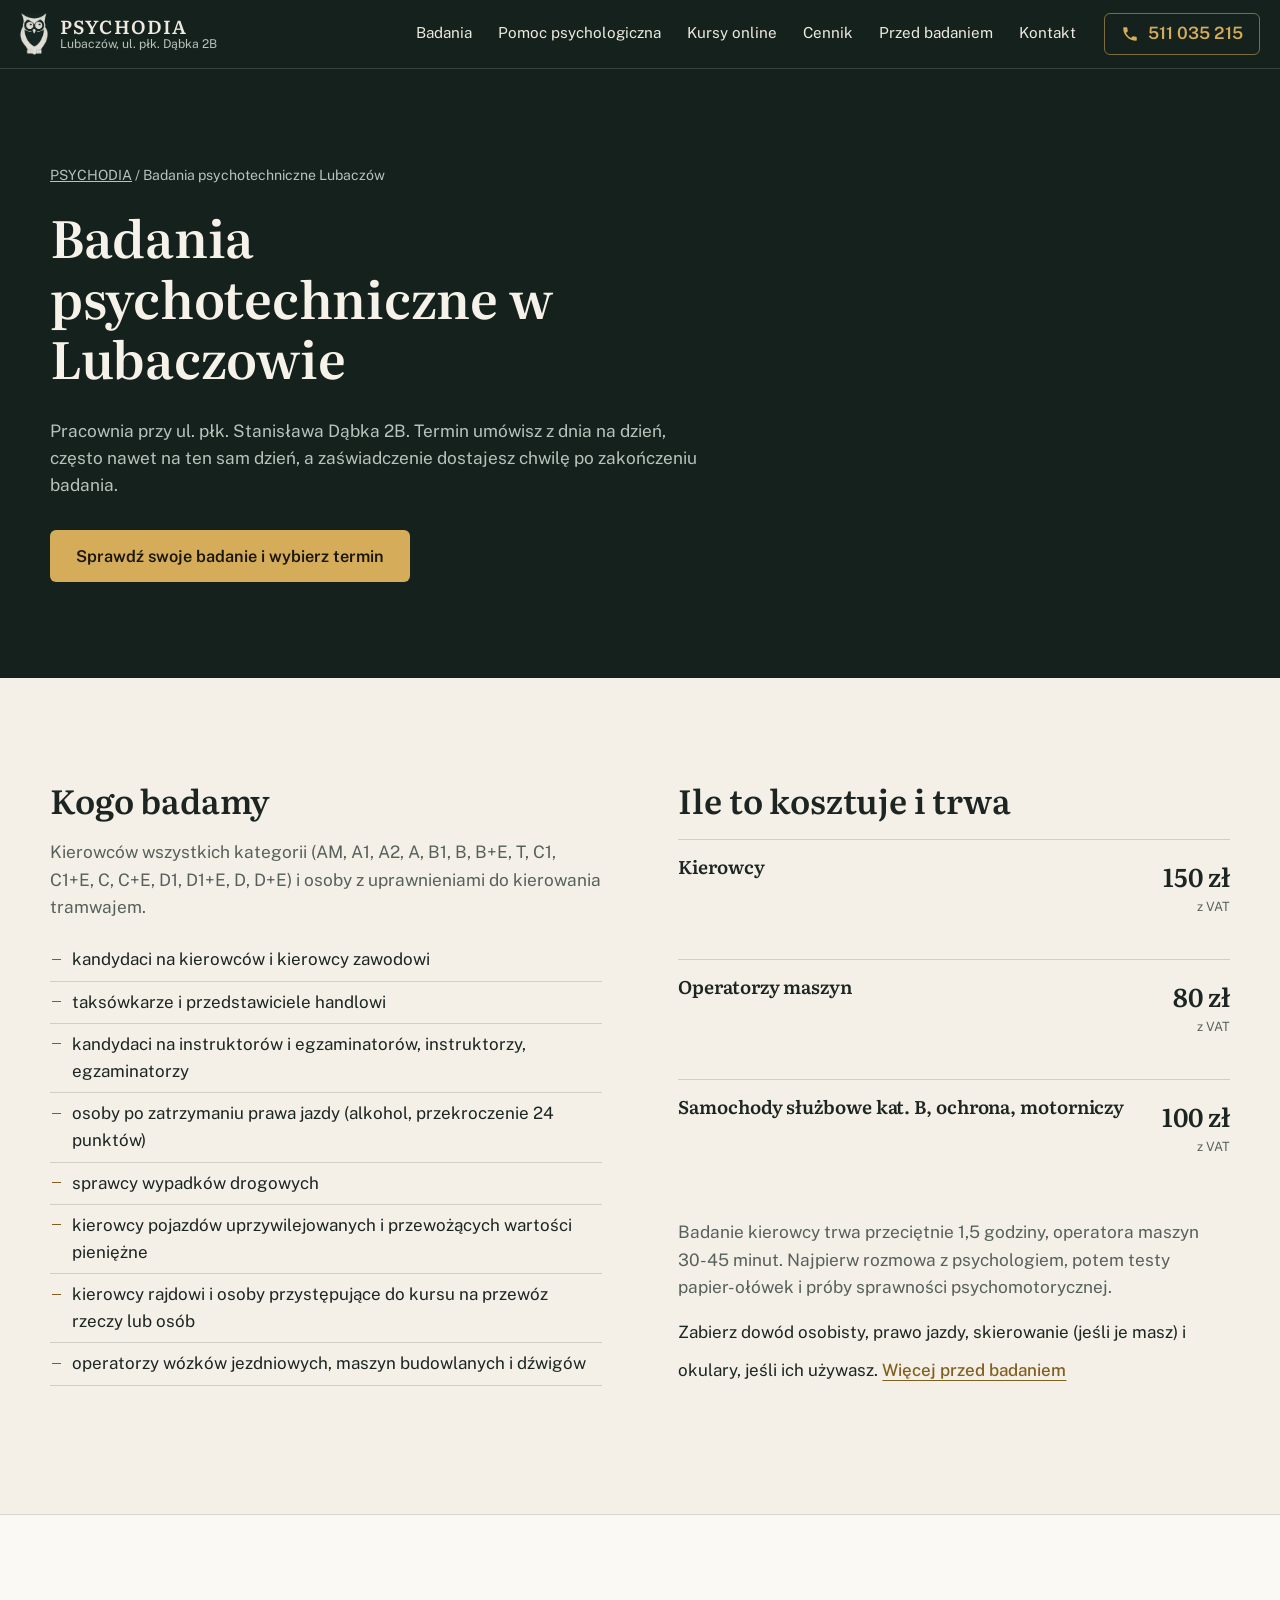
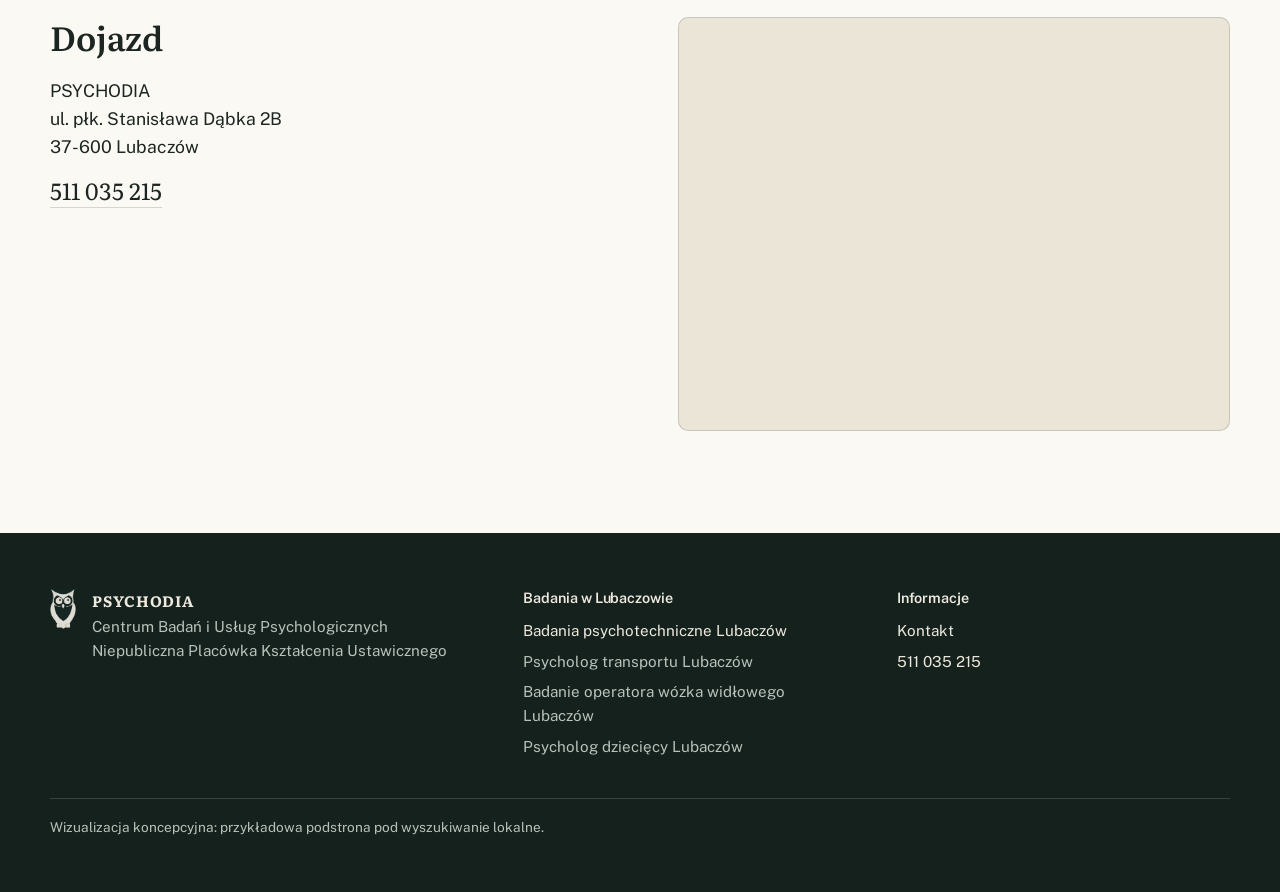
==== badania-psychotechniczne-lubaczow.html @ bdcf9e75 "Wizualizacja nowej strony glownej PSYCHODIA" ====
<!doctype html>
<html lang="pl">
<head>
<meta charset="utf-8">
<meta name="viewport" content="width=device-width, initial-scale=1, viewport-fit=cover">
<meta name="robots" content="noindex">
<title>Badania psychotechniczne Lubaczów - PSYCHODIA, ul. płk. Dąbka 2B</title>
<meta name="description" content="Badania psychotechniczne w Lubaczowie: kierowcy, kandydaci na kierowców, operatorzy wózków i maszyn. Termin z dnia na dzień, zaświadczenie chwilę po badaniu. Tel. 511 035 215.">
<meta name="theme-color" content="#14211c">
<link rel="icon" href="img/sowa.png">
<link rel="preconnect" href="https://fonts.googleapis.com">
<link rel="preconnect" href="https://fonts.gstatic.com" crossorigin>
<link href="https://fonts.googleapis.com/css2?family=Literata:opsz,wght@7..72,500;7..72,600&family=Public+Sans:wght@400;500;600&display=swap" rel="stylesheet">
<link rel="stylesheet" href="style.css">
<!-- Przykladowa podstrona pod fraze lokalna. Tresc z obecnej strony psychodia.pl (psychologia transportu, przed badaniem, cennik). -->
</head>
<body class="podstrona">
<header class="top">
  <div class="top-in">
    <a class="marka" href="index.html" aria-label="PSYCHODIA - strona główna">
      <img src="img/sowa-jasna.png" alt="" width="30" height="46">
      <span><b>PSYCHODIA</b><small>Lubaczów, ul. płk. Dąbka 2B</small></span>
    </a>
    <nav class="menu" aria-label="Menu główne">
      <a href="index.html#kreator">Badania</a>
      <a href="index.html#pomoc">Pomoc psychologiczna</a>
      <a href="index.html#kursy">Kursy online</a>
      <a href="index.html#cennik">Cennik</a>
      <a href="index.html#przed">Przed badaniem</a>
      <a href="index.html#kontakt">Kontakt</a>
    </nav>
    <a class="tel" href="tel:+48511035215" aria-label="Zadzwoń: 511 035 215">
      <svg viewBox="0 0 24 24" width="18" height="18" aria-hidden="true"><path d="M6.6 10.8a15.1 15.1 0 0 0 6.6 6.6l2.2-2.2a1 1 0 0 1 1-.25 11.4 11.4 0 0 0 3.6.57 1 1 0 0 1 1 1V20a1 1 0 0 1-1 1A17 17 0 0 1 3 4a1 1 0 0 1 1-1h3.5a1 1 0 0 1 1 1c0 1.25.2 2.45.57 3.57a1 1 0 0 1-.25 1z" fill="currentColor"/></svg>
      <span>511 035 215</span>
    </a>
    <button class="ham" id="ham" aria-label="Otwórz menu" aria-expanded="false" aria-controls="panel"><i></i><i></i><i></i></button>
  </div>
  <div class="panel" id="panel" hidden>
    <a href="index.html#kreator">Badania psychologiczne i psychotechniczne</a>
    <a href="index.html#pomoc">Pomoc psychologiczna</a>
    <a href="index.html#kursy">Kursy online z zaświadczeniem</a>
    <a href="index.html#cennik">Cennik</a>
    <a href="index.html#przed">Przed badaniem</a>
    <a href="index.html#kontakt">Kontakt i dojazd</a>
  </div>
</header>

<main>
<section class="lok-hero">
  <div class="wrap">
    <p class="okruchy"><a href="index.html">PSYCHODIA</a> / Badania psychotechniczne Lubaczów</p>
    <h1>Badania psychotechniczne w Lubaczowie</h1>
    <p class="lead">Pracownia przy ul. płk. Stanisława Dąbka 2B. Termin umówisz z dnia na dzień, często nawet na ten sam dzień, a zaświadczenie dostajesz chwilę po zakończeniu badania.</p>
    <a class="btn" href="index.html#kreator">Sprawdź swoje badanie i wybierz termin</a>
  </div>
</section>

<section>
  <div class="wrap dwie">
    <div>
      <h2>Kogo badamy</h2>
      <p class="wstep">Kierowców wszystkich kategorii (AM, A1, A2, A, B1, B, B+E, T, C1, C1+E, C, C+E, D1, D1+E, D, D+E) i osoby z uprawnieniami do kierowania tramwajem.</p>
      <ul class="lok-lista">
        <li>kandydaci na kierowców i kierowcy zawodowi</li>
        <li>taksówkarze i przedstawiciele handlowi</li>
        <li>kandydaci na instruktorów i egzaminatorów, instruktorzy, egzaminatorzy</li>
        <li>osoby po zatrzymaniu prawa jazdy (alkohol, przekroczenie 24 punktów)</li>
        <li>sprawcy wypadków drogowych</li>
        <li>kierowcy pojazdów uprzywilejowanych i przewożących wartości pieniężne</li>
        <li>kierowcy rajdowi i osoby przystępujące do kursu na przewóz rzeczy lub osób</li>
        <li>operatorzy wózków jezdniowych, maszyn budowlanych i dźwigów</li>
      </ul>
    </div>
    <div>
      <h2>Ile to kosztuje i trwa</h2>
      <div class="cen-wiersz"><h3>Kierowcy</h3><p class="cena">150 zł<small>z VAT</small></p></div>
      <div class="cen-wiersz"><h3>Operatorzy maszyn</h3><p class="cena">80 zł<small>z VAT</small></p></div>
      <div class="cen-wiersz"><h3>Samochody służbowe kat. B, ochrona, motorniczy</h3><p class="cena">100 zł<small>z VAT</small></p></div>
      <p class="wstep" style="margin-top:20px">Badanie kierowcy trwa przeciętnie 1,5 godziny, operatora maszyn 30-45 minut. Najpierw rozmowa z psychologiem, potem testy papier-ołówek i próby sprawności psychomotorycznej.</p>
      <p>Zabierz dowód osobisty, prawo jazdy, skierowanie (jeśli je masz) i okulary, jeśli ich używasz. <a class="btn-l2" href="index.html#przed">Więcej przed badaniem</a></p>
    </div>
  </div>
</section>

<section class="przed">
  <div class="wrap dwie">
    <div>
      <h2>Dojazd</h2>
      <address class="lok-adr">PSYCHODIA<br>ul. płk. Stanisława Dąbka 2B<br>37-600 Lubaczów</address>
      <p class="kontakt-d"><a href="tel:+48511035215">511 035 215</a></p>
    </div>
    <div class="mapa">
      <iframe title="Mapa: ul. płk. Dąbka 2B, Lubaczów" loading="lazy" src="https://www.openstreetmap.org/export/embed.html?bbox=23.1030%2C50.1458%2C23.1162%2C50.1518&amp;layer=mapnik&amp;marker=50.14883%2C23.10960"></iframe>
    </div>
  </div>
</section>
</main>

<footer class="stopka">
  <div class="wrap stopka-in">
    <div>
      <img src="img/sowa-jasna.png" alt="" width="26" height="40">
      <p><b>PSYCHODIA</b><br>Centrum Badań i Usług Psychologicznych<br>Niepubliczna Placówka Kształcenia Ustawicznego</p>
    </div>
    <div>
      <h3>Badania w Lubaczowie</h3>
      <ul>
        <li><a href="badania-psychotechniczne-lubaczow.html">Badania psychotechniczne Lubaczów</a></li>
        <li>Psycholog transportu Lubaczów</li>
        <li>Badanie operatora wózka widłowego Lubaczów</li>
        <li>Psycholog dziecięcy Lubaczów</li>
      </ul>
    </div>
    <div>
      <h3>Informacje</h3>
      <ul>
        <li><a href="index.html#kontakt">Kontakt</a></li>
        <li><a href="tel:+48511035215">511 035 215</a></li>
      </ul>
    </div>
  </div>
  <p class="wrap nota">Wizualizacja koncepcyjna: przykładowa podstrona pod wyszukiwanie lokalne.</p>
</footer>
<script>
const h=document.getElementById('ham'),p=document.getElementById('panel');
h.addEventListener('click',()=>{const o=h.getAttribute('aria-expanded')!=='true';h.setAttribute('aria-expanded',o);p.hidden=!o});
</script>
</body>
</html>
---- style.css ----
:root{
  --ink:#14211c; --ink2:#1c2d26; --ink3:#25382f;
  --paper:#f4f0e8; --paper2:#ebe5d8; --white:#fbf9f4;
  --text:#1c2521; --muted:#57615b; --line:rgba(20,33,28,.16); --line-d:rgba(244,240,232,.16);
  --acc:#d4ac5a; --acc-h:#e2bd70; --acc-d:#80601f;
  --on-d:#eee9de; --on-d2:#b9c2bb;
  --serif:"Literata",Georgia,"Times New Roman",serif;
  --sans:"Public Sans",system-ui,-apple-system,"Segoe UI",Roboto,Arial,sans-serif;
  --hdr:68px;
}
*{box-sizing:border-box}
html{scroll-behavior:smooth;scroll-padding-top:calc(var(--hdr) + 8px);-webkit-text-size-adjust:100%}
body{margin:0;background:var(--paper);color:var(--text);font:400 17px/1.6 var(--sans);overflow-x:hidden}
img{max-width:100%;display:block}
a{color:inherit}
h1,h2,h3,h4{font-family:var(--serif);font-weight:600;line-height:1.18;margin:0 0 .6em;letter-spacing:-.005em}
h2{font-size:clamp(1.65rem,2.6vw,2.4rem)}
h3{font-size:1.2rem}
h4{font-family:var(--sans);font-size:.95rem;font-weight:600;margin:1.4em 0 .5em}
p{margin:0 0 1em}
ul{margin:0;padding:0;list-style:none}
.wrap{width:min(1180px,100% - 40px);margin-inline:auto}
section{padding:clamp(56px,8vw,104px) 0}
.wstep{font-size:1.08rem;color:var(--muted);max-width:60ch}
:focus-visible{outline:2px solid var(--acc);outline-offset:3px}

/* przyciski */
.btn{display:inline-flex;align-items:center;justify-content:center;min-height:52px;padding:0 26px;border-radius:6px;background:var(--acc);color:#1a1608;font-weight:600;text-decoration:none;font-size:1.02rem;transition:background .2s,transform .15s;border:0;cursor:pointer}
.btn:hover{background:var(--acc-h)}
.btn:active{transform:translateY(1px)}
.btn[aria-disabled="true"]{opacity:.45;pointer-events:none}
.btn-d{display:inline-flex;align-items:center;min-height:48px;padding:0 22px;border-radius:6px;background:var(--ink);color:var(--on-d);text-decoration:none;font-weight:600}
.btn-d:hover{background:var(--ink3)}
.btn-l,.btn-l2{display:inline-flex;align-items:center;min-height:48px;text-decoration:underline;text-underline-offset:4px;text-decoration-thickness:1px;font-weight:500}
.btn-l2{color:var(--acc-d)}

/* naglowek */
.top{position:sticky;top:0;z-index:50;background:var(--ink);color:var(--on-d);box-shadow:0 1px 0 var(--line-d)}
.top-in{height:var(--hdr);display:flex;align-items:center;gap:28px;width:min(1240px,100% - 40px);margin-inline:auto}
.marka{display:flex;align-items:center;gap:12px;text-decoration:none;flex:0 0 auto}
.marka img{width:28px;height:auto}
.marka b{display:block;font-family:var(--serif);font-weight:600;font-size:1.18rem;letter-spacing:.06em;line-height:1.1}
.marka small{display:block;font-size:.76rem;color:var(--on-d2);line-height:1.3}
.menu{display:flex;gap:26px;margin-left:auto;white-space:nowrap}
.menu a{text-decoration:none;font-size:.95rem;color:var(--on-d);padding:6px 0;border-bottom:1px solid transparent}
.menu a:hover{border-color:var(--acc)}
.tel{display:inline-flex;align-items:center;gap:9px;text-decoration:none;font-weight:600;border:1px solid rgba(212,172,90,.55);color:var(--acc);border-radius:6px;padding:0 16px;height:42px;white-space:nowrap}
.tel:hover{background:rgba(212,172,90,.1)}
.ham{display:none;width:44px;height:44px;border:0;background:transparent;padding:10px;cursor:pointer;flex-direction:column;justify-content:center;gap:5px}
.ham i{display:block;height:2px;background:var(--on-d);border-radius:2px;transition:transform .25s,opacity .2s}
.ham[aria-expanded="true"] i:nth-child(1){transform:translateY(7px) rotate(45deg)}
.ham[aria-expanded="true"] i:nth-child(2){opacity:0}
.ham[aria-expanded="true"] i:nth-child(3){transform:translateY(-7px) rotate(-45deg)}
.panel{background:var(--ink);border-top:1px solid var(--line-d);padding:8px 20px 22px;max-height:calc(100svh - var(--hdr));overflow:auto}
.panel a{display:block;padding:13px 0;border-bottom:1px solid var(--line-d);text-decoration:none;font-size:1.05rem;line-height:1.5}
.panel p{margin:16px 0 0;color:var(--on-d2);line-height:1.55}
.panel .pl{display:inline;border:0;padding:0;color:var(--acc)}

/* hero */
.hero{background:var(--ink);color:var(--on-d);padding:24px max(20px,calc((100% - 1180px)/2)) 0;grid-template-rows:1fr auto;min-height:calc(100svh - var(--hdr));display:grid;grid-template-columns:minmax(0,1.15fr) minmax(0,1fr);gap:clamp(40px,5vw,80px);align-items:center;position:relative;overflow:hidden}
.hero-foto{order:2;position:relative;margin:0}
.hero-foto img{width:100%;height:auto;aspect-ratio:1254/885;object-fit:cover;border-radius:8px}
.hero-in,.hero-foto{align-self:center}
.hero-foto figcaption{margin-top:10px;font-size:.85rem;color:var(--on-d2)}
.hero-in{order:1;position:relative;min-width:0}
.hero-in>*{max-width:580px}
.hero-in h1{max-width:640px}
.hero-sciezki{grid-column:1/-1;order:3;display:grid;grid-template-columns:repeat(3,minmax(0,1fr));border-top:1px solid var(--line-d)}
.hero-sciezki a{display:block;padding:22px 26px 26px;text-decoration:none;border-left:1px solid var(--line-d);transition:background .25s}
.hero-sciezki a:first-child{border-left:0;padding-left:0}
.hero-sciezki a:hover{background:var(--ink2)}
.hero-sciezki b{display:flex;justify-content:space-between;gap:12px;font-family:var(--serif);font-weight:600;font-size:1.12rem;color:#f6f2e9;line-height:1.3}
.hero-sciezki b::after{content:"\2192";font-family:var(--sans);color:var(--acc);transition:transform .25s}
.hero-sciezki a:hover b::after{transform:translateX(4px)}
.hero-sciezki span{display:block;margin-top:4px;color:var(--on-d2);font-size:.92rem}
@media (min-width:861px){.sciezki{display:none}}
@media (min-width:1560px){
  .hero{padding-inline:max(20px,calc((100% - 1380px)/2));grid-template-columns:minmax(0,1fr) minmax(0,1.05fr)}
  .hero h1{font-size:4.1rem}
  .hero-in>*{max-width:640px}
  .hero-in h1{max-width:700px}
  .lead{font-size:1.3rem}
  .hero-sciezki a{padding:28px 32px 34px}
  .hero-sciezki b{font-size:1.3rem}
  .hero-sciezki span{font-size:1rem}
}
.hero h1{font-size:clamp(2.3rem,3.9vw,3.5rem);line-height:1.1;margin-bottom:.45em;color:#f6f2e9}
.lead{font-size:clamp(1.05rem,1.35vw,1.22rem);color:var(--on-d2);line-height:1.55;margin-bottom:1.8em}
.hero-cta{display:flex;align-items:center;gap:22px;flex-wrap:wrap}
.hero-info{color:var(--on-d2);font-size:.95rem}

/* sciezki */
.sciezki{padding:0;background:var(--paper);border-bottom:1px solid var(--line)}
.trzy{display:grid;grid-template-columns:repeat(3,minmax(0,1fr))}
.sciezka{display:flex;flex-direction:column;min-width:0;padding:44px 36px 40px;text-decoration:none;border-left:1px solid var(--line);transition:background .25s}
.sciezka:first-child{border-left:0;padding-left:0}
.sciezka:last-child{padding-right:0}
.sciezka:hover{background:var(--white)}
.sciezka h2{font-size:1.38rem;margin-bottom:.55em}
.sciezka p{color:var(--muted);font-size:.98rem;flex:1}
.dalej{font-weight:600;color:var(--acc-d);display:inline-flex;align-items:center;gap:8px}
.dalej::after{content:"";width:18px;height:1px;background:currentColor;transition:width .25s}
.sciezka:hover .dalej::after{width:30px}

/* kreator */
.kreator{background:var(--ink);color:var(--on-d)}
.kr-head{max-width:720px;margin-bottom:40px}
.kr-head p{color:var(--on-d2);font-size:1.06rem}
.kr{display:grid;grid-template-columns:minmax(0,5fr) minmax(0,7fr);gap:48px;align-items:start}
.kr-grupa{margin-bottom:22px}
.kr-grupa h3{font-family:var(--sans);font-size:.85rem;font-weight:600;color:var(--on-d2);margin:0 0 8px;letter-spacing:.01em}
.opcja{display:flex;width:100%;text-align:left;align-items:center;justify-content:space-between;gap:12px;background:transparent;color:var(--on-d);border:0;border-top:1px solid var(--line-d);padding:12px 4px;font:500 1rem/1.4 var(--sans);cursor:pointer;transition:color .2s,padding .2s}
.kr-grupa .opcja:last-child{border-bottom:1px solid var(--line-d)}
.opcja span{color:var(--on-d2);font-weight:400;font-size:.92rem;white-space:nowrap}
.opcja:hover{color:#fff;padding-left:10px}
.opcja[aria-checked="true"]{color:var(--acc);padding-left:10px;box-shadow:inset 2px 0 0 var(--acc)}
.opcja[aria-checked="true"] span{color:var(--acc)}
.kr-wynik{position:sticky;top:calc(var(--hdr) + 20px);background:var(--ink2);border:1px solid var(--line-d);border-radius:10px;padding:32px 34px;min-height:320px}
.kr-pusto{color:var(--on-d2)}
.kr-pusto p:first-child{font-family:var(--serif);font-size:1.35rem;color:var(--on-d)}
.kr-pusto a{color:var(--acc)}
.mala{font-size:.95rem}
.kr-kto{color:var(--on-d2);font-size:.95rem;margin-bottom:.3em}
.kr-karta h3{font-size:1.5rem;margin-bottom:.8em}
.kr-fakty{display:grid;grid-template-columns:repeat(3,minmax(0,1fr));gap:0;margin:0 0 6px;border-top:1px solid var(--line-d);border-bottom:1px solid var(--line-d)}
.kr-fakty div{padding:14px 14px 14px 0;min-width:0}
.kr-fakty div+div{padding-left:16px;border-left:1px solid var(--line-d)}
.kr-fakty dt{font-size:.82rem;color:var(--on-d2)}
.kr-fakty dd{margin:2px 0 0;font-weight:600;line-height:1.35}
#krCena{font-family:var(--serif);font-size:1.5rem;color:var(--acc);font-weight:600}
.kr-zabierz li{position:relative;padding-left:20px;margin-bottom:5px;color:var(--on-d)}
.kr-zabierz li::before{content:"";position:absolute;left:2px;top:.72em;width:8px;height:1px;background:var(--acc)}
.kr-uwaga{margin:14px 0 0;color:var(--on-d2);font-size:.95rem;border-top:1px solid var(--line-d);padding-top:12px}
.termin{margin-top:24px;border-top:1px solid var(--line-d)}
.dni{display:flex;gap:8px;overflow-x:auto;padding-bottom:6px;scrollbar-width:thin;-webkit-overflow-scrolling:touch;overscroll-behavior-x:contain}
.dzien{flex:0 0 auto;min-width:64px;padding:8px 10px;border-radius:6px;border:1px solid var(--line-d);background:transparent;color:var(--on-d);cursor:pointer;font:500 .85rem/1.25 var(--sans);text-align:center}
.dzien b{display:block;font-size:1.1rem;font-family:var(--serif)}
.dzien[aria-checked="true"],.godzina[aria-checked="true"]{background:var(--acc);border-color:var(--acc);color:#1a1608}
.dzien:hover,.godzina:hover{border-color:var(--acc)}
@media (min-width:761px){.dni{flex-wrap:wrap;overflow:visible}}
.godz{display:grid;grid-template-columns:repeat(auto-fill,minmax(72px,1fr));gap:8px;margin-top:10px}
.godzina{padding:9px 0;border-radius:6px;border:1px solid var(--line-d);background:transparent;color:var(--on-d);cursor:pointer;font:500 .95rem var(--sans)}
.godzina[disabled]{opacity:.3;cursor:not-allowed;text-decoration:line-through}
.dane{display:grid;grid-template-columns:repeat(2,minmax(0,1fr));gap:12px;margin-top:18px}
.dane label{display:flex;flex-direction:column;gap:5px;font-size:.85rem;color:var(--on-d2);min-width:0}
.dane input{font:400 16px var(--sans);padding:11px 12px;border-radius:6px;border:1px solid var(--line-d);background:var(--ink);color:var(--on-d);min-width:0;width:100%}
.dane input:focus{border-color:var(--acc);outline:none}
.podsum{margin:16px 0 14px;color:var(--on-d2);font-size:.97rem}
.podsum b{color:var(--on-d)}
.akcje{display:flex;align-items:center;gap:18px;flex-wrap:wrap}
.akcje .btn-l{color:var(--on-d2)}
.potw{margin-top:16px;padding-top:14px;border-top:1px solid var(--line-d);color:var(--on-d)}
.potw a{color:var(--acc)}

/* pomoc */
.dwie{display:grid;grid-template-columns:minmax(0,1fr) minmax(0,1fr);gap:clamp(36px,6vw,96px);align-items:start}
.formy{margin:28px 0 0}
.formy dt{font-family:var(--serif);font-weight:600;font-size:1.15rem;padding-top:16px;border-top:1px solid var(--line)}
.formy dd{margin:4px 0 18px;color:var(--muted)}
.listy h3{margin-top:1.6em}
.listy h3:first-child{margin-top:0}
.listy li,.zabierz li,.kursy-lista li{position:relative;padding:7px 0 7px 22px;border-bottom:1px solid var(--line)}
.listy li::before,.zabierz li::before,.kursy-lista li::before{content:"";position:absolute;left:2px;top:1.15em;width:9px;height:1px;background:var(--acc-d)}
.listy p{color:var(--muted)}
.takze{margin-top:1.6em;padding-top:1em;border-top:1px solid var(--line);color:var(--text)!important}

/* kursy */
.kursy{background:var(--paper2)}
.kursy-l{position:sticky;top:calc(var(--hdr) + 30px)}
.pieczec{width:min(300px,70%);height:auto;margin-bottom:26px;opacity:.92}
.rejestr{color:var(--muted);font-size:.95rem;max-width:42ch}
.rejestr a{color:var(--acc-d)}
.kursy-lista{margin-bottom:28px}
.linki{display:flex;gap:24px;align-items:center;flex-wrap:wrap}

/* cennik */
.sek-head{display:flex;justify-content:space-between;align-items:end;gap:30px;margin-bottom:28px;flex-wrap:wrap}
.sek-head h2{margin:0}
.sek-head p{margin:0;color:var(--muted);max-width:52ch}
.cen-wiersz{display:grid;grid-template-columns:minmax(0,3fr) minmax(0,6fr) auto;gap:28px;padding:24px 0;border-top:1px solid var(--line);align-items:start}
.cen-wiersz:last-child{border-bottom:1px solid var(--line)}
.cen-wiersz h3{margin:0;font-size:1.15rem}
.cen-wiersz ul{color:var(--muted);font-size:.97rem}
.cen-wiersz li{display:inline}
.cen-wiersz li:not(:last-child)::after{content:" · "}
.cena{font-family:var(--serif);font-size:1.6rem;font-weight:600;white-space:nowrap;text-align:right}
.cena small{display:block;font-family:var(--sans);font-size:.8rem;font-weight:400;color:var(--muted)}

/* przed */
.przed{background:var(--white);border-top:1px solid var(--line)}
.przed h3{margin-top:1.4em}
.zabierz h3{margin-top:0}
.wazne{margin-top:22px;padding:16px 18px;background:var(--paper);border-radius:6px;font-size:.97rem}

/* kontakt */
.kontakt address{font-style:normal;font-size:1.1rem;margin-bottom:18px;line-height:1.6}
.kontakt-d{font-family:var(--serif);font-size:1.45rem;line-height:1.5}
.kontakt-d a{text-decoration:none;border-bottom:1px solid var(--line)}
.kontakt-d a:hover{border-color:var(--acc-d)}
.mapa{border-radius:10px;overflow:hidden;border:1px solid var(--line);aspect-ratio:4/3;background:var(--paper2)}
.mapa iframe{width:100%;height:100%;border:0;display:block;filter:grayscale(.35) contrast(.95)}

/* stopka */
.stopka{background:var(--ink);color:var(--on-d2);padding:56px 0 40px;font-size:.95rem}
.stopka-in{display:grid;grid-template-columns:minmax(0,1.3fr) minmax(0,1fr) minmax(0,1fr);gap:40px}
.stopka-in>div:first-child{display:flex;gap:16px;align-items:flex-start}
.stopka b{color:var(--on-d);font-family:var(--serif);letter-spacing:.06em}
.stopka h3{font-family:var(--sans);font-size:.9rem;color:var(--on-d);margin-bottom:10px}
.stopka li{padding:3px 0}
.stopka a{text-decoration:none;color:var(--on-d)}
.stopka a:hover{color:var(--acc)}
.nota{margin-top:36px;padding-top:18px;border-top:1px solid var(--line-d);font-size:.85rem}

/* dolny pasek tel */
.mob{display:none}

@media (max-width:1120px){
  .menu{display:none}
  .ham{display:flex}
  .top-in{gap:14px}
  .tel{margin-left:auto}
}
@media (min-width:761px) and (max-height:820px){
  .hero h1{font-size:clamp(2.1rem,3.4vw,3rem)}
  .lead{margin-bottom:1.4em}
}
@media (max-width:980px){
  .kr{grid-template-columns:minmax(0,1fr);gap:28px}
  .kr-wynik{position:static}
  .kursy-l{position:static}
  .cen-wiersz{grid-template-columns:minmax(0,1fr) auto;gap:8px 20px}
  .cen-wiersz ul{grid-column:1/-1;grid-row:2}
  .cen-wiersz .cena{grid-row:1;grid-column:2}
}
@media (max-width:860px){
  .hero-sciezki{display:none}
  .trzy{grid-template-columns:minmax(0,1fr)}
  .sciezka,.sciezka:first-child,.sciezka:last-child{padding:26px 0;border-left:0;border-top:1px solid var(--line)}
  .sciezka:first-child{border-top:0}
  .sciezka:hover{background:transparent}
  .dwie{grid-template-columns:minmax(0,1fr)}
  .stopka-in{grid-template-columns:minmax(0,1fr)}
}
@media (max-width:760px){
  :root{--hdr:58px}
  body{font-size:16px}
  .wrap,.hero-in{width:calc(100% - 32px)}
  .top-in{width:calc(100% - 24px)}
  .marka small{display:none}
  .marka b{font-size:1.08rem}
  .tel{width:44px;height:44px;padding:0;justify-content:center;border-radius:50%}
  .tel span{display:none}
  .hero{display:flex;flex-direction:column;align-items:stretch;padding:0;gap:0;min-height:calc(100svh - var(--hdr))}
  .hero-foto{flex:1 1 0;min-height:min(52vw,24svh);max-height:52svh;order:0}
  .hero-foto img{position:absolute;inset:0;width:100%;height:100%;aspect-ratio:auto;border-radius:0;object-position:50% 62%}
  .hero-foto::after{content:"";position:absolute;inset:0;background:linear-gradient(180deg,rgba(20,33,28,0) 55%,var(--ink) 100%)}
  .hero-foto figcaption{display:none}
  .hero-sciezki{display:none}
  .hero-foto img{object-position:50% 78%!important}
  .hero-in{order:1;flex:0 0 auto;width:calc(100% - 32px);margin-inline:auto;padding:6px 0 max(22px,3.2svh)}
  .hero h1{font-size:clamp(1.55rem,min(7.4vw,4.6svh),2.3rem);margin-bottom:.4em}
  .lead{font-size:clamp(.95rem,min(4.1vw,2.6svh),1.08rem);line-height:1.5;margin-bottom:1.1em}
  .hero-cta{gap:10px 16px}
  .hero-cta .btn{width:100%;min-height:50px}
  .hero-info{font-size:.88rem}
  section{padding:52px 0}
  .kr-wynik{padding:22px 18px}
  .kr-fakty{grid-template-columns:minmax(0,1fr) minmax(0,1fr)}
  .kr-fakty div:nth-child(3){grid-column:1/-1;border-left:0;padding-left:0;border-top:1px solid var(--line-d)}
  .dane{grid-template-columns:minmax(0,1fr)}
  .akcje .btn{width:100%}
  .mob{display:grid;grid-template-columns:minmax(0,1fr) minmax(0,1.4fr);gap:8px;position:fixed;left:0;right:0;bottom:0;z-index:60;padding:10px 12px calc(10px + env(safe-area-inset-bottom));background:rgba(20,33,28,.97);border-top:1px solid var(--line-d);transform:translateY(110%);transition:transform .3s ease}
  .mob.widac{transform:none}
  .mob a{display:flex;align-items:center;justify-content:center;min-height:48px;border-radius:6px;text-decoration:none;font-weight:600}
  .mob-tel{border:1px solid rgba(212,172,90,.55);color:var(--acc)}
  .mob-cta{background:var(--acc);color:#1a1608}
  .cena{font-size:1.35rem}
  .stopka{padding-bottom:100px}
}
@media (max-width:760px) and (max-height:660px){
  .hero-cta .hero-info{display:none}
}
@media (prefers-reduced-motion:reduce){
  html{scroll-behavior:auto}
  *{transition:none!important}
}

/* podstrona lokalna */
.lok-hero{background:var(--ink);color:var(--on-d);padding:clamp(48px,8vw,96px) 0}
.lok-hero h1{font-size:clamp(2rem,4vw,3.2rem);max-width:18ch;color:#f6f2e9}
.lok-hero .lead{max-width:60ch}
.okruchy{font-size:.88rem;color:var(--on-d2);margin-bottom:1.4em}
.okruchy a{color:var(--on-d2)}
.lok-lista li{position:relative;padding:7px 0 7px 22px;border-bottom:1px solid var(--line)}
.lok-lista li::before{content:"";position:absolute;left:2px;top:1.15em;width:9px;height:1px;background:var(--acc-d)}
.podstrona .cen-wiersz{grid-template-columns:minmax(0,1fr) auto;padding:16px 0}
.lok-adr{font-style:normal;font-size:1.1rem;line-height:1.6;margin-bottom:12px}
@media (max-width:760px){.lok-hero .btn{width:100%}}
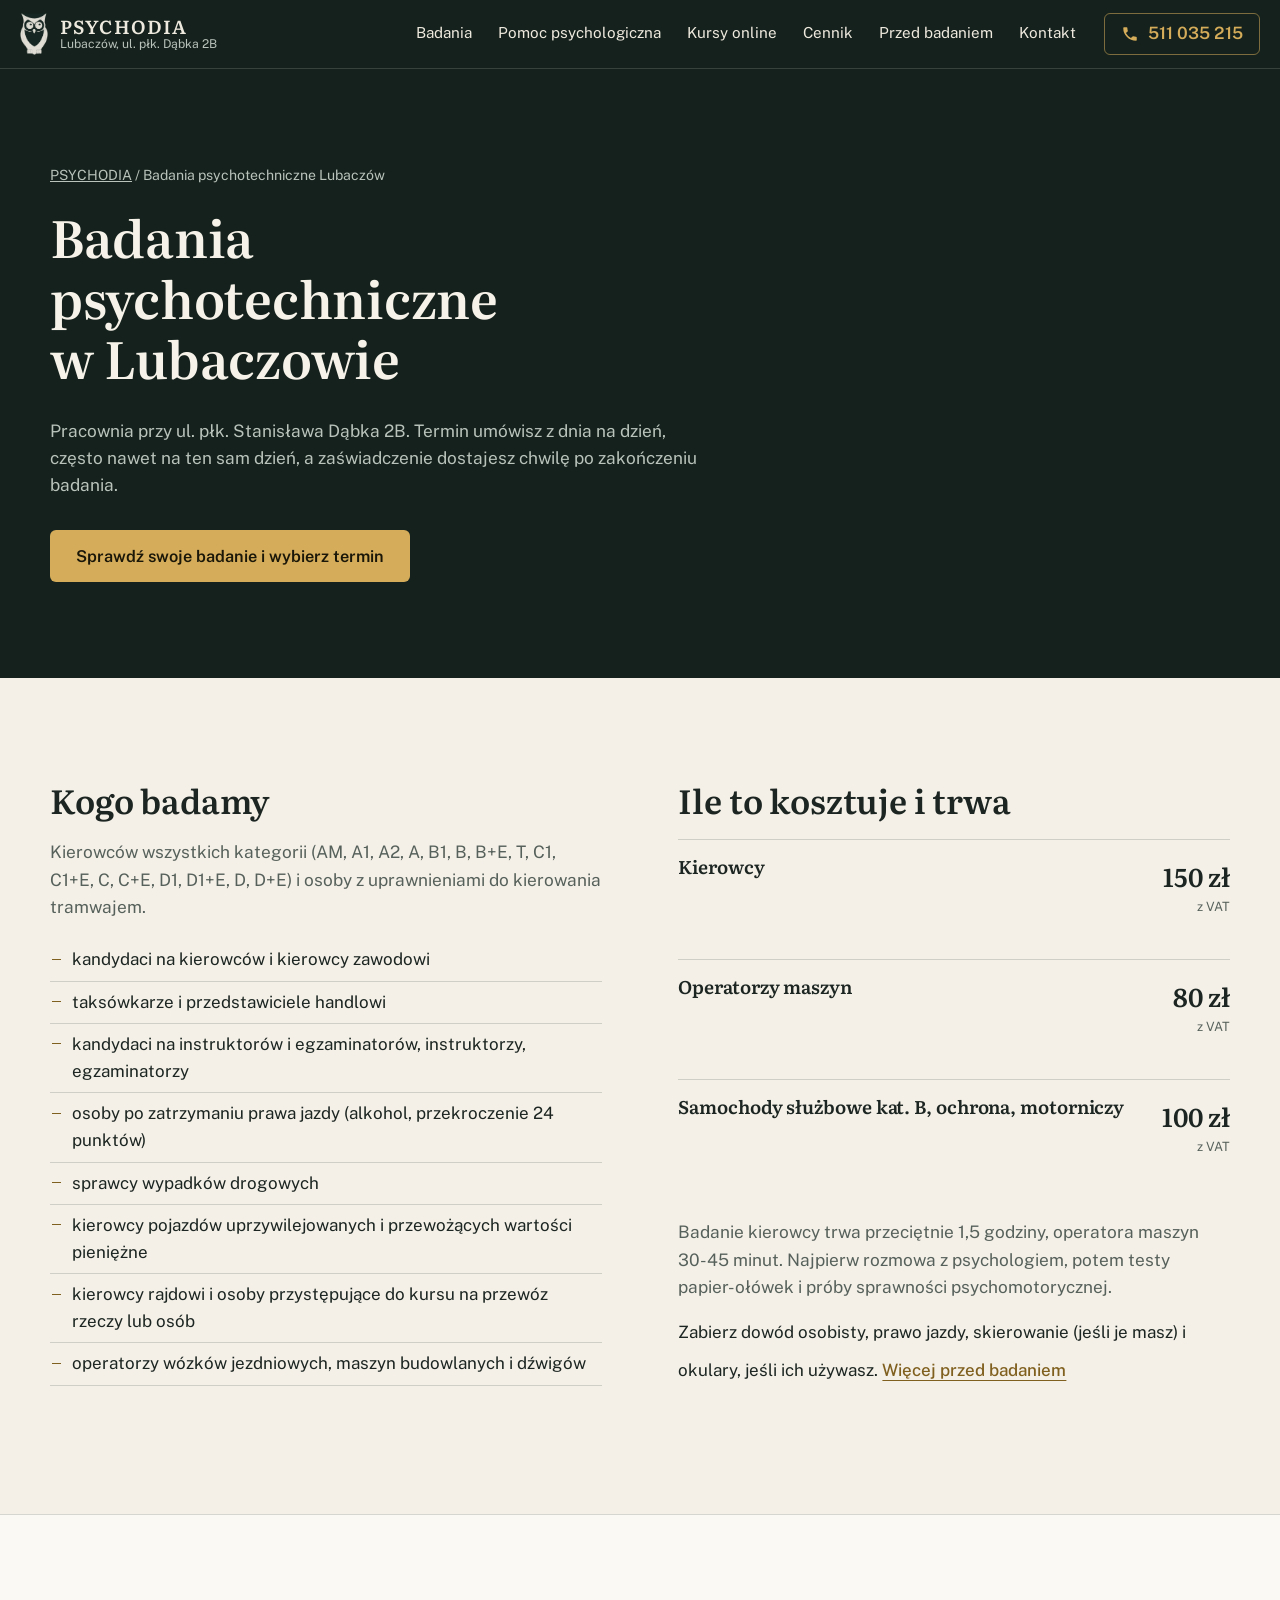
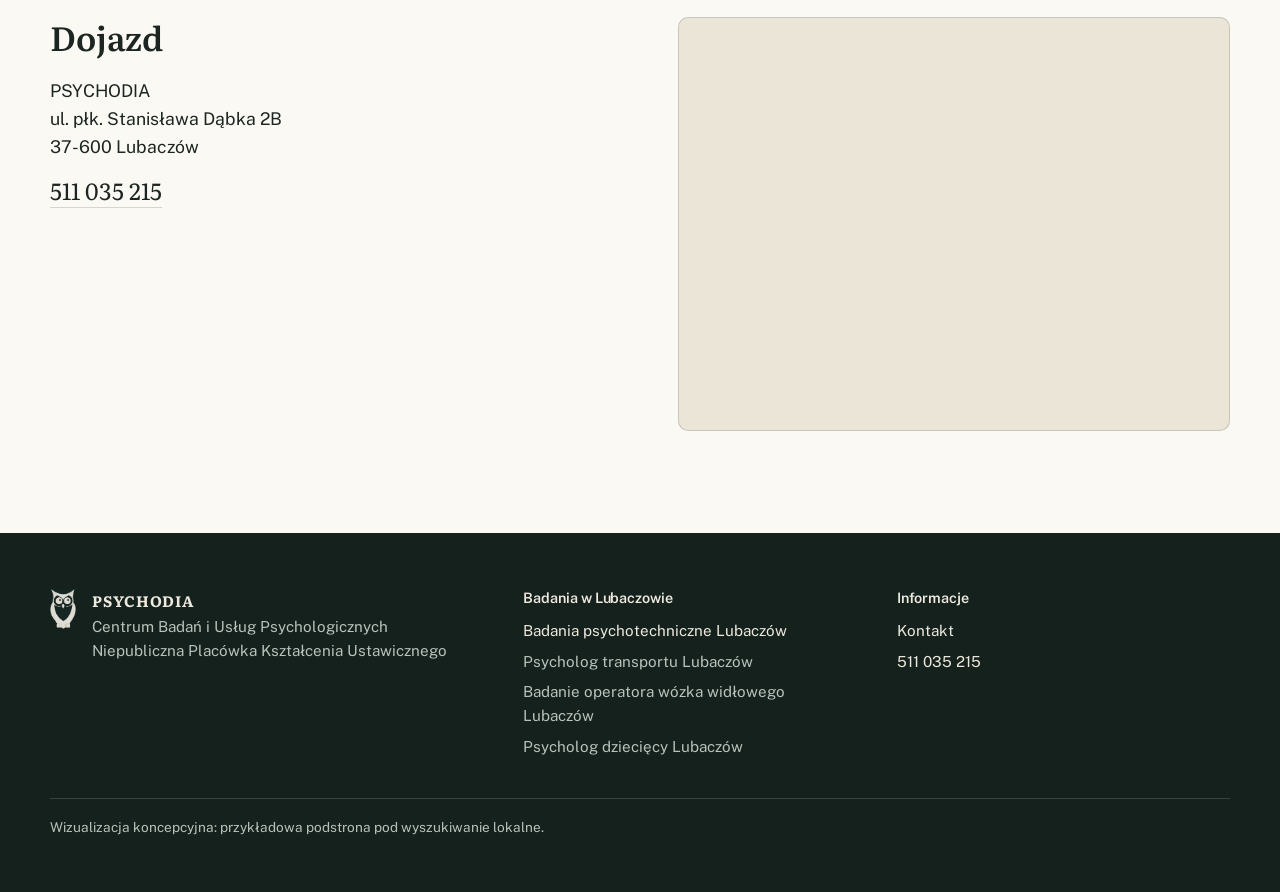
==== commit e254e164: "Typografia: H1 i twarde spacje" ====
--- a/badania-psychotechniczne-lubaczow.html
+++ b/badania-psychotechniczne-lubaczow.html
@@ -49,7 +49,7 @@
 <section class="lok-hero">
   <div class="wrap">
     <p class="okruchy"><a href="index.html">PSYCHODIA</a> / Badania psychotechniczne Lubaczów</p>
-    <h1>Badania psychotechniczne w Lubaczowie</h1>
+    <h1>Badania psychotechniczne w&nbsp;Lubaczowie</h1>
     <p class="lead">Pracownia przy ul. płk. Stanisława Dąbka 2B. Termin umówisz z dnia na dzień, często nawet na ten sam dzień, a zaświadczenie dostajesz chwilę po zakończeniu badania.</p>
     <a class="btn" href="index.html#kreator">Sprawdź swoje badanie i wybierz termin</a>
   </div>
--- a/style.css
+++ b/style.css
@@ -84,7 +84,7 @@
   .hero-sciezki b{font-size:1.3rem}
   .hero-sciezki span{font-size:1rem}
 }
-.hero h1{font-size:clamp(2.3rem,3.9vw,3.5rem);line-height:1.1;margin-bottom:.45em;color:#f6f2e9}
+.hero h1{font-size:clamp(2.3rem,3.6vw,3.3rem);line-height:1.1;margin-bottom:.45em;color:#f6f2e9}
 .lead{font-size:clamp(1.05rem,1.35vw,1.22rem);color:var(--on-d2);line-height:1.55;margin-bottom:1.8em}
 .hero-cta{display:flex;align-items:center;gap:22px;flex-wrap:wrap}
 .hero-info{color:var(--on-d2);font-size:.95rem}
